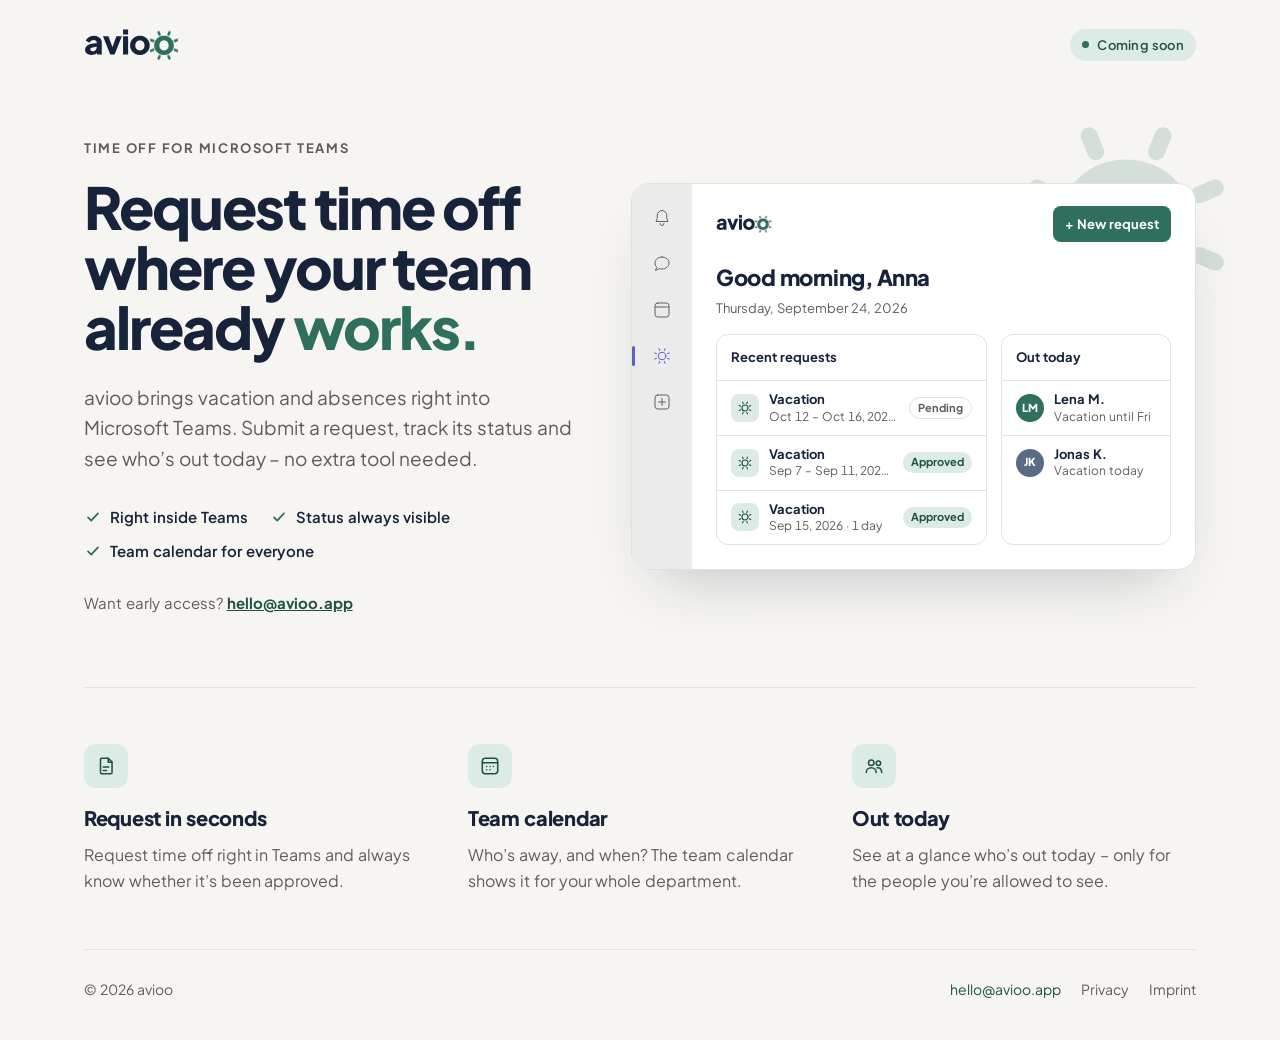
==== index.html @ 290e5525 "avioo coming-soon landing page" ====
<!DOCTYPE html>
<html lang="en">
<head>
  <meta charset="utf-8">
  <meta name="viewport" content="width=device-width, initial-scale=1">
  <title>avioo – Time off in Microsoft Teams</title>
  <meta name="description" content="Request time off where your team already works. avioo brings vacation and absences right into Microsoft Teams. Coming soon.">
  <link rel="canonical" href="https://avioo.app/">
  <meta name="color-scheme" content="light dark">
  <meta name="theme-color" media="(prefers-color-scheme: light)" content="#F6F5F1">
  <meta name="theme-color" media="(prefers-color-scheme: dark)" content="#0E1624">
  <meta property="og:type" content="website">
  <meta property="og:site_name" content="avioo">
  <meta property="og:url" content="https://avioo.app/">
  <meta property="og:title" content="avioo – Time off in Microsoft Teams">
  <meta property="og:description" content="Request time off where your team already works. Coming soon.">
  <meta property="og:image" content="https://avioo.app/og-image.png">
  <meta property="og:image:width" content="1200">
  <meta property="og:image:height" content="630">
  <meta name="twitter:card" content="summary_large_image">
  <link rel="icon" href="/favicon.svg" type="image/svg+xml">
  <link rel="icon" href="/favicon.ico" sizes="any">
  <link rel="apple-touch-icon" href="/apple-touch-icon.png">
  <link rel="preload" href="/assets/fonts/PlusJakartaSans.woff2" as="font" type="font/woff2" crossorigin>
  <link rel="stylesheet" href="/assets/styles.css">
</head>
<body>
<div class="wrap">
<header class="top"><a aria-label="avioo home" href="/"><svg class="logo" viewBox="0 -790 2797 1010" role="img" aria-label="avioo"><g transform="scale(1 -1)"><g fill="currentColor">
<path transform="translate(0 0)" d="M224 -12Q165 -12 122.0 7.0Q79 26 56.0 61.5Q33 97 33 146Q33 192 54.0 227.5Q75 263 118.5 287.0Q162 311 227 321L394 348V238L254 213Q222 207 205.0 192.5Q188 178 188 151Q188 126 207.0 112.0Q226 98 254 98Q291 98 319.0 114.0Q347 130 362.5 157.5Q378 185 378 218V360Q378 391 353.5 412.0Q329 433 287 433Q247 433 216.5 411.0Q186 389 172 353L52 410Q68 456 103.0 489.0Q138 522 187.0 540.0Q236 558 294 558Q363 558 416.0 533.0Q469 508 498.5 463.5Q528 419 528 360V0H388V88L422 94Q398 58 369.0 34.5Q340 11 304.0 -0.5Q268 -12 224 -12Z"></path>
<path transform="translate(553 0)" d="M226 0 11 546H173L322 133H260L409 546H571L356 0Z"></path>
<path transform="translate(1105 0)" d="M55 0V546H205V0ZM55 595V745H205V595Z"></path>
<path transform="translate(1335 0)" d="M326 -12Q245 -12 178.5 25.0Q112 62 72.5 126.5Q33 191 33 273Q33 356 72.5 420.0Q112 484 178.5 521.0Q245 558 326 558Q407 558 473.0 521.0Q539 484 578.5 420.0Q618 356 618 273Q618 191 578.5 126.5Q539 62 473.0 25.0Q407 -12 326 -12ZM326 123Q367 123 397.5 142.0Q428 161 445.5 195.0Q463 229 463 273Q463 317 445.5 350.5Q428 384 397.5 403.5Q367 423 326 423Q285 423 254.0 403.5Q223 384 205.5 350.5Q188 317 188 273Q188 229 205.5 195.0Q223 161 254.0 142.0Q285 123 326 123Z"></path></g><g fill="var(--sun)">
<path transform="translate(2051 0)" d="M326 -12Q245 -12 178.5 25.0Q112 62 72.5 126.5Q33 191 33 273Q33 356 72.5 420.0Q112 484 178.5 521.0Q245 558 326 558Q407 558 473.0 521.0Q539 484 578.5 420.0Q618 356 618 273Q618 191 578.5 126.5Q539 62 473.0 25.0Q407 -12 326 -12ZM326 123Q367 123 397.5 142.0Q428 161 445.5 195.0Q463 229 463 273Q463 317 445.5 350.5Q428 384 397.5 403.5Q367 423 326 423Q285 423 254.0 403.5Q223 384 205.5 350.5Q188 317 188 273Q188 229 205.5 195.0Q223 161 254.0 142.0Q285 123 326 123Z"></path></g>
<path class="rays" d="M2695.2 405.0L2764.5 433.7M2508.5 591.7L2537.2 661.0M2244.5 591.7L2215.8 661.0M2057.8 405.0L1988.5 433.7M2057.8 141.0L1988.5 112.3M2244.5 -45.7L2215.8 -115.0M2508.5 -45.7L2537.2 -115.0M2695.2 141.0L2764.5 112.3" stroke="var(--sun)" stroke-width="74" stroke-linecap="round" fill="none"></path></g></svg></a><span class="pill"><span class="dot"></span>Coming soon</span>
</header>
<main>
<section class="hero"><div>
<p class="eyebrow">Time off for Microsoft Teams</p>
<h1>Request time off where your team already <span class="sunword">works.</span></h1>
<p class="lead">avioo brings vacation and absences right into Microsoft Teams. Submit a request, track its status and see who’s out today – no extra tool needed.</p>
<ul class="facts">
<li><svg width="18" height="18" viewBox="0 0 20 20" aria-hidden="true"><g fill="none" stroke="currentColor" stroke-linecap="round" stroke-linejoin="round" stroke-width="2">
<path d="M4.5 10.5l3.5 3.5 7.5-8"></path></g></svg>Right inside Teams</li>
<li><svg width="18" height="18" viewBox="0 0 20 20" aria-hidden="true"><g fill="none" stroke="currentColor" stroke-linecap="round" stroke-linejoin="round" stroke-width="2">
<path d="M4.5 10.5l3.5 3.5 7.5-8"></path></g></svg>Status always visible</li>
<li><svg width="18" height="18" viewBox="0 0 20 20" aria-hidden="true"><g fill="none" stroke="currentColor" stroke-linecap="round" stroke-linejoin="round" stroke-width="2">
<path d="M4.5 10.5l3.5 3.5 7.5-8"></path></g></svg>Team calendar for everyone</li>
</ul>
<p class="contact">Want early access? <a href="mailto:hello@avioo.app">hello@avioo.app</a></p></div>
<div class="stage" role="img" aria-label="Preview of the avioo app in Microsoft Teams"><svg class="sunbig" viewBox="-240 -760 1130 1130" aria-hidden="true"><g transform="scale(1 -1)">
<path d="M326 -12Q245 -12 178.5 25.0Q112 62 72.5 126.5Q33 191 33 273Q33 356 72.5 420.0Q112 484 178.5 521.0Q245 558 326 558Q407 558 473.0 521.0Q539 484 578.5 420.0Q618 356 618 273Q618 191 578.5 126.5Q539 62 473.0 25.0Q407 -12 326 -12ZM326 123Q367 123 397.5 142.0Q428 161 445.5 195.0Q463 229 463 273Q463 317 445.5 350.5Q428 384 397.5 403.5Q367 423 326 423Q285 423 254.0 403.5Q223 384 205.5 350.5Q188 317 188 273Q188 229 205.5 195.0Q223 161 254.0 142.0Q285 123 326 123Z" fill="currentColor"></path>
<path d="M644.2 405.0L713.5 433.7M457.5 591.7L486.2 661.0M193.5 591.7L164.8 661.0M6.8 405.0L-62.5 433.7M6.8 141.0L-62.5 112.3M193.5 -45.7L164.8 -115.0M457.5 -45.7L486.2 -115.0M644.2 141.0L713.5 112.3" stroke="currentColor" stroke-width="74" stroke-linecap="round" fill="none"></path></g></svg><div class="window"><div class="rail" aria-hidden="true"><span><svg width="20" height="20" viewBox="0 0 20 20" aria-hidden="true"><g fill="none" stroke="currentColor" stroke-linecap="round" stroke-linejoin="round" stroke-width="1">
<path d="M10 2.5a4.75 4.75 0 0 0-4.75 4.75v3.1L4 13.5h12l-1.25-3.15V7.25A4.75 4.75 0 0 0 10 2.5z"></path>
<path d="M8 15.5a2 2 0 0 0 4 0"></path></g></svg></span><span><svg width="20" height="20" viewBox="0 0 20 20" aria-hidden="true"><g fill="none" stroke="currentColor" stroke-linecap="round" stroke-linejoin="round" stroke-width="1">
<path d="M10 3c3.9 0 7 2.7 7 6s-3.1 6-7 6c-.9 0-1.8-.15-2.6-.4L3.5 16.5l1.2-3.2A5.7 5.7 0 0 1 3 9c0-3.3 3.1-6 7-6z"></path></g></svg></span><span><svg width="20" height="20" viewBox="0 0 20 20" aria-hidden="true"><g fill="none" stroke="currentColor" stroke-linecap="round" stroke-linejoin="round" stroke-width="1"><rect x="3" y="3" width="14" height="14" rx="2.75"></rect>
<path d="M3 7h14"></path></g></svg></span><span class="on"><svg width="20" height="20" viewBox="0 0 20 20" aria-hidden="true"><g fill="none" stroke="currentColor" stroke-linecap="round" stroke-linejoin="round" stroke-width="1"><ellipse cx="10" cy="10" rx="3.8" ry="3.7"></ellipse>
<path d="M15.5 12.3L17.3 13.0M12.3 15.5L13.0 17.3M7.7 15.5L7.0 17.3M4.5 12.3L2.7 13.0M4.5 7.7L2.7 7.0M7.7 4.5L7.0 2.7M12.3 4.5L13.0 2.7M15.5 7.7L17.3 7.0"></path></g></svg></span><span><svg width="20" height="20" viewBox="0 0 20 20" aria-hidden="true"><g fill="none" stroke="currentColor" stroke-linecap="round" stroke-linejoin="round" stroke-width="1"><rect x="3" y="3" width="14" height="14" rx="2.75"></rect>
<path d="M10 6.5v7M6.5 10h7"></path></g></svg></span></div><div class="app"><div class="apphead"><svg class="logo" viewBox="0 -790 2797 1010" role="img" aria-label="avioo"><g transform="scale(1 -1)"><g fill="currentColor">
<path transform="translate(0 0)" d="M224 -12Q165 -12 122.0 7.0Q79 26 56.0 61.5Q33 97 33 146Q33 192 54.0 227.5Q75 263 118.5 287.0Q162 311 227 321L394 348V238L254 213Q222 207 205.0 192.5Q188 178 188 151Q188 126 207.0 112.0Q226 98 254 98Q291 98 319.0 114.0Q347 130 362.5 157.5Q378 185 378 218V360Q378 391 353.5 412.0Q329 433 287 433Q247 433 216.5 411.0Q186 389 172 353L52 410Q68 456 103.0 489.0Q138 522 187.0 540.0Q236 558 294 558Q363 558 416.0 533.0Q469 508 498.5 463.5Q528 419 528 360V0H388V88L422 94Q398 58 369.0 34.5Q340 11 304.0 -0.5Q268 -12 224 -12Z"></path>
<path transform="translate(553 0)" d="M226 0 11 546H173L322 133H260L409 546H571L356 0Z"></path>
<path transform="translate(1105 0)" d="M55 0V546H205V0ZM55 595V745H205V595Z"></path>
<path transform="translate(1335 0)" d="M326 -12Q245 -12 178.5 25.0Q112 62 72.5 126.5Q33 191 33 273Q33 356 72.5 420.0Q112 484 178.5 521.0Q245 558 326 558Q407 558 473.0 521.0Q539 484 578.5 420.0Q618 356 618 273Q618 191 578.5 126.5Q539 62 473.0 25.0Q407 -12 326 -12ZM326 123Q367 123 397.5 142.0Q428 161 445.5 195.0Q463 229 463 273Q463 317 445.5 350.5Q428 384 397.5 403.5Q367 423 326 423Q285 423 254.0 403.5Q223 384 205.5 350.5Q188 317 188 273Q188 229 205.5 195.0Q223 161 254.0 142.0Q285 123 326 123Z"></path></g><g fill="var(--sun)">
<path transform="translate(2051 0)" d="M326 -12Q245 -12 178.5 25.0Q112 62 72.5 126.5Q33 191 33 273Q33 356 72.5 420.0Q112 484 178.5 521.0Q245 558 326 558Q407 558 473.0 521.0Q539 484 578.5 420.0Q618 356 618 273Q618 191 578.5 126.5Q539 62 473.0 25.0Q407 -12 326 -12ZM326 123Q367 123 397.5 142.0Q428 161 445.5 195.0Q463 229 463 273Q463 317 445.5 350.5Q428 384 397.5 403.5Q367 423 326 423Q285 423 254.0 403.5Q223 384 205.5 350.5Q188 317 188 273Q188 229 205.5 195.0Q223 161 254.0 142.0Q285 123 326 123Z"></path></g>
<path class="rays" d="M2695.2 405.0L2764.5 433.7M2508.5 591.7L2537.2 661.0M2244.5 591.7L2215.8 661.0M2057.8 405.0L1988.5 433.7M2057.8 141.0L1988.5 112.3M2244.5 -45.7L2215.8 -115.0M2508.5 -45.7L2537.2 -115.0M2695.2 141.0L2764.5 112.3" stroke="var(--sun)" stroke-width="74" stroke-linecap="round" fill="none"></path></g></svg><span class="btn">+ New request</span></div>
<p class="hello">Good morning, Anna</p>
<p class="date">Thursday, September 24, 2026</p><div class="grid2">
<div class="card"><h3>Recent requests</h3>
<div class="row"><span class="ico"><svg width="16" height="16" viewBox="0 0 20 20" aria-hidden="true"><g fill="none" stroke="currentColor" stroke-linecap="round" stroke-linejoin="round" stroke-width="1.4"><ellipse cx="10" cy="10" rx="3.8" ry="3.7"></ellipse>
<path d="M15.5 12.3L17.3 13.0M12.3 15.5L13.0 17.3M7.7 15.5L7.0 17.3M4.5 12.3L2.7 13.0M4.5 7.7L2.7 7.0M7.7 4.5L7.0 2.7M12.3 4.5L13.0 2.7M15.5 7.7L17.3 7.0"></path></g></svg></span><span class="grow"><b>Vacation</b><small>Oct 12 – Oct 16, 2026 · 5 days</small></span><span class="wait">Pending</span></div>
<div class="row"><span class="ico"><svg width="16" height="16" viewBox="0 0 20 20" aria-hidden="true"><g fill="none" stroke="currentColor" stroke-linecap="round" stroke-linejoin="round" stroke-width="1.4"><ellipse cx="10" cy="10" rx="3.8" ry="3.7"></ellipse>
<path d="M15.5 12.3L17.3 13.0M12.3 15.5L13.0 17.3M7.7 15.5L7.0 17.3M4.5 12.3L2.7 13.0M4.5 7.7L2.7 7.0M7.7 4.5L7.0 2.7M12.3 4.5L13.0 2.7M15.5 7.7L17.3 7.0"></path></g></svg></span><span class="grow"><b>Vacation</b><small>Sep 7 – Sep 11, 2026 · 5 days</small></span><span class="ok">Approved</span></div>
<div class="row"><span class="ico"><svg width="16" height="16" viewBox="0 0 20 20" aria-hidden="true"><g fill="none" stroke="currentColor" stroke-linecap="round" stroke-linejoin="round" stroke-width="1.4"><ellipse cx="10" cy="10" rx="3.8" ry="3.7"></ellipse>
<path d="M15.5 12.3L17.3 13.0M12.3 15.5L13.0 17.3M7.7 15.5L7.0 17.3M4.5 12.3L2.7 13.0M4.5 7.7L2.7 7.0M7.7 4.5L7.0 2.7M12.3 4.5L13.0 2.7M15.5 7.7L17.3 7.0"></path></g></svg></span><span class="grow"><b>Vacation</b><small>Sep 15, 2026 · 1 day</small></span><span class="ok">Approved</span></div></div>
<div class="card"><h3>Out today</h3>
<div class="row"><span class="av" style="background:#2E6F5E">LM</span><span class="grow"><b>Lena M.</b><small>Vacation until Fri</small></span></div>
<div class="row"><span class="av" style="background:#5B6B85">JK</span><span class="grow"><b>Jonas K.</b><small>Vacation today</small></span></div></div></div></div></div></div>
</section>
<section class="features" aria-label="Features"><div><span class="fi"><svg width="22" height="22" viewBox="0 0 20 20" aria-hidden="true"><g fill="none" stroke="currentColor" stroke-linecap="round" stroke-linejoin="round" stroke-width="1.4">
<path d="M6 3h6l3.5 3.5V16a1 1 0 0 1-1 1h-8.5a1 1 0 0 1-1-1V4a1 1 0 0 1 1-1z"></path>
<path d="M12 3v3.5h3.5M7.5 11h5M7.5 14h3"></path></g></svg></span>
<h2>Request in seconds</h2>
<p>Request time off right in Teams and always know whether it’s been approved.</p></div><div><span class="fi"><svg width="22" height="22" viewBox="0 0 20 20" aria-hidden="true"><g fill="none" stroke="currentColor" stroke-linecap="round" stroke-linejoin="round" stroke-width="1.4"><rect x="3" y="3" width="14" height="14" rx="2.75"></rect>
<path d="M3 7h14M7 10.5h.01M10 10.5h.01M13 10.5h.01M7 13.5h.01M10 13.5h.01"></path></g></svg></span>
<h2>Team calendar</h2>
<p>Who’s away, and when? The team calendar shows it for your whole department.</p></div><div><span class="fi"><svg width="22" height="22" viewBox="0 0 20 20" aria-hidden="true"><g fill="none" stroke="currentColor" stroke-linecap="round" stroke-linejoin="round" stroke-width="1.4"><circle cx="7.5" cy="7" r="2.5"></circle>
<path d="M3 16c0-2.5 2-4.5 4.5-4.5S12 13.5 12 16"></path><circle cx="14" cy="7.5" r="2"></circle>
<path d="M13 11.6c2.3-.4 4 1.6 4 4.4"></path></g></svg></span>
<h2>Out today</h2>
<p>See at a glance who’s out today – only for the people you’re allowed to see.</p></div>
</section>
</main>
<footer class="foot"><span>© 2026 avioo</span>
<nav aria-label="Legal"><a href="mailto:hello@avioo.app">hello@avioo.app</a><a href="/privacy/">Privacy</a><a href="/imprint/">Imprint</a></nav>
</footer></div>
</body>
</html>
---- assets/styles.css ----
@font-face{font-family:"Plus Jakarta Sans";src:url("/assets/fonts/PlusJakartaSans.woff2") format("woff2");font-weight:200 800;font-display:swap}
:root{
  --bg:#F6F5F1; --surface:#FFFFFF; --ink:#16233A; --ink-2:#5F5D57; --line:#E3E1DB;
  --accent:#2E6F5E; --accent-ink:#1F5245; --accent-soft:#DCEBE5; --sun:#2E6F5E;
  --rail:#EBEBEB; --rail-ink:#616161; --rail-active:#5B5FC7; --shadow:0 30px 60px -30px rgba(22,35,58,.28);
  --font:"Plus Jakarta Sans", system-ui, -apple-system, "Segoe UI", sans-serif;
}
@media (prefers-color-scheme: dark){
  :root:not([data-theme="light"]){
    color-scheme:dark;
    --bg:#0E1624; --surface:#16233A; --ink:#EEF1F4; --ink-2:#A7B0BD; --line:#26344D;
    --accent:#6FC2A8; --accent-ink:#9FDCC8; --accent-soft:#1B3A36; --sun:#6FC2A8;
    --rail:#1F1F1F; --rail-ink:#ADADAD; --rail-active:#7F85F5; --shadow:0 30px 60px -30px rgba(0,0,0,.6);
  }
}
:root[data-theme="dark"]{
  color-scheme:dark;
  --bg:#0E1624; --surface:#16233A; --ink:#EEF1F4; --ink-2:#A7B0BD; --line:#26344D;
  --accent:#6FC2A8; --accent-ink:#9FDCC8; --accent-soft:#1B3A36; --sun:#6FC2A8;
  --rail:#1F1F1F; --rail-ink:#ADADAD; --rail-active:#7F85F5; --shadow:0 30px 60px -30px rgba(0,0,0,.6);
}
*{box-sizing:border-box}
html,body{background:var(--bg)}
body{margin:0;font-family:var(--font);word-spacing:.05em;color:var(--ink);font-size:17px;line-height:1.6;-webkit-font-smoothing:antialiased}
.wrap{max-width:1160px;margin:0 auto;padding-inline:24px}
a{color:var(--accent-ink)}
a:focus-visible{outline:2px solid var(--accent);outline-offset:3px;border-radius:4px}

/* header */
.top{display:flex;align-items:center;justify-content:space-between;gap:16px;padding-block:28px}
.logo{display:block;height:34px;width:auto;color:var(--ink)}
.pill{display:inline-flex;align-items:center;gap:8px;font-size:13px;font-weight:600;letter-spacing:.02em;
  padding:6px 12px;border-radius:999px;background:var(--accent-soft);color:var(--accent-ink);white-space:nowrap}
.pill .dot{width:7px;height:7px;border-radius:50%;background:var(--accent)}

/* hero */
.hero{display:grid;grid-template-columns:minmax(0,1fr) minmax(0,1.15fr);gap:56px;align-items:center;padding-block:48px 72px}
.eyebrow{font-size:13px;font-weight:700;letter-spacing:.12em;text-transform:uppercase;color:var(--ink-2);margin:0 0 18px}
h1{font-size:clamp(38px,4.6vw,58px);line-height:1.04;letter-spacing:-.035em;font-weight:800;margin:0 0 24px;text-wrap:balance}
h1 .sunword{color:var(--accent);white-space:nowrap}
.lead{font-size:19px;color:var(--ink-2);max-width:32em;margin:0 0 32px}
.facts{display:flex;flex-wrap:wrap;gap:10px 22px;padding:0;margin:0;list-style:none;font-size:15px;font-weight:600}
.facts li{display:flex;align-items:center;gap:8px}
.facts svg{flex:none;color:var(--accent)}

/* product preview */
.stage{position:relative}
.sunbig{position:absolute;right:-60px;top:-70px;width:260px;height:260px;color:var(--sun);opacity:.16;pointer-events:none}
.window{position:relative;display:flex;background:var(--surface);border:1px solid var(--line);border-radius:18px;overflow:hidden;box-shadow:var(--shadow)}
.rail{flex:none;width:60px;background:var(--rail);padding-block:14px;display:flex;flex-direction:column;align-items:center;gap:6px}
.rail span{position:relative;width:60px;height:40px;display:flex;align-items:center;justify-content:center;color:var(--rail-ink)}
.rail span.on{color:var(--rail-active)}
.rail span.on::before{content:"";position:absolute;left:0;top:10px;width:3px;height:20px;border-radius:2px;background:var(--rail-active)}
.app{flex:1;min-width:0;padding:22px 24px 24px}
.apphead{display:flex;align-items:center;justify-content:space-between;gap:12px;margin-bottom:18px}
.apphead .logo{height:20px}
.btn{font:inherit;font-size:13px;font-weight:700;color:#fff;background:#2E6F5E;border:0;border-radius:8px;padding:8px 12px;white-space:nowrap}
.hello{font-size:22px;font-weight:800;letter-spacing:-.02em;margin:0}
.date{font-size:13px;color:var(--ink-2);margin:2px 0 16px}
.grid2{display:grid;grid-template-columns:minmax(0,1.6fr) minmax(0,1fr);gap:14px}
.card{border:1px solid var(--line);border-radius:12px;background:var(--surface)}
.card h3{font-size:13px;font-weight:700;margin:0;padding:12px 14px;border-bottom:1px solid var(--line)}
.row{display:flex;align-items:center;gap:10px;padding:10px 14px;font-size:13px;line-height:1.35}
.row + .row{border-top:1px solid var(--line)}
.row b{display:block;font-weight:700}
.row small{display:block;color:var(--ink-2);font-size:12px;font-variant-numeric:tabular-nums;white-space:nowrap;overflow:hidden;text-overflow:ellipsis}
.row .grow{flex:1;min-width:0}
.ok{font-size:11px;font-weight:700;padding:3px 8px;border-radius:999px;background:var(--accent-soft);color:var(--accent-ink)}
.wait{font-size:11px;font-weight:700;padding:3px 8px;border-radius:999px;background:transparent;color:var(--ink-2);border:1px solid var(--line)}
.ico{flex:none;width:28px;height:28px;border-radius:8px;background:var(--accent-soft);color:var(--accent-ink);display:flex;align-items:center;justify-content:center}
.av{flex:none;width:28px;height:28px;border-radius:50%;display:flex;align-items:center;justify-content:center;font-size:11px;font-weight:800;color:#fff}

/* features */
.features{display:grid;grid-template-columns:repeat(3,minmax(0,1fr));gap:40px;padding-block:56px;border-top:1px solid var(--line)}
.features h2{font-size:20px;letter-spacing:-.015em;margin:14px 0 8px;font-weight:800}
.features p{margin:0;color:var(--ink-2);font-size:16px}
.fi{width:44px;height:44px;border-radius:12px;background:var(--accent-soft);color:var(--accent-ink);display:flex;align-items:center;justify-content:center}

/* footer */
.foot{display:flex;flex-wrap:wrap;justify-content:space-between;gap:12px;padding-block:28px 40px;border-top:1px solid var(--line);font-size:14px;color:var(--ink-2)}
.foot nav{display:flex;gap:20px}
.foot a{color:var(--ink-2);text-decoration:none}
.foot a:hover{color:var(--ink);text-decoration:underline}

/* motion: sun turns in once */
@media (prefers-reduced-motion: no-preference){
  .rays{transform-box:fill-box;transform-origin:center;animation:turn 1.6s cubic-bezier(.2,.7,.2,1) both}
  @keyframes turn{from{transform:rotate(-45deg)}to{transform:rotate(0)}}
}

@media (max-width:920px){
  .hero{grid-template-columns:minmax(0,1fr);gap:48px;padding-block:24px 56px}
  .sunbig{right:-20px;top:-60px;width:180px;height:180px}
}
@media (max-width:640px){
  body{font-size:16px}
  .wrap{padding-inline:16px}
  .top{padding-block:20px}
  .logo{height:28px}
  .features{grid-template-columns:minmax(0,1fr);gap:32px;padding-block:40px}
  .grid2{grid-template-columns:minmax(0,1fr)}
  .rail{display:none}
  .app{padding:18px 16px 18px}
  .lead{font-size:17px}
}

.contact{margin:28px 0 0;font-size:15px;color:var(--ink-2)}
.contact a{font-weight:700}
.legal{max-width:680px;padding-block:24px 64px}
.legal h1{font-size:40px;margin:0 0 20px}
.legal h2{font-size:20px;margin:32px 0 8px}
.legal p{margin:0 0 12px}
.foot nav a[href^="mailto"]{color:var(--accent-ink)}
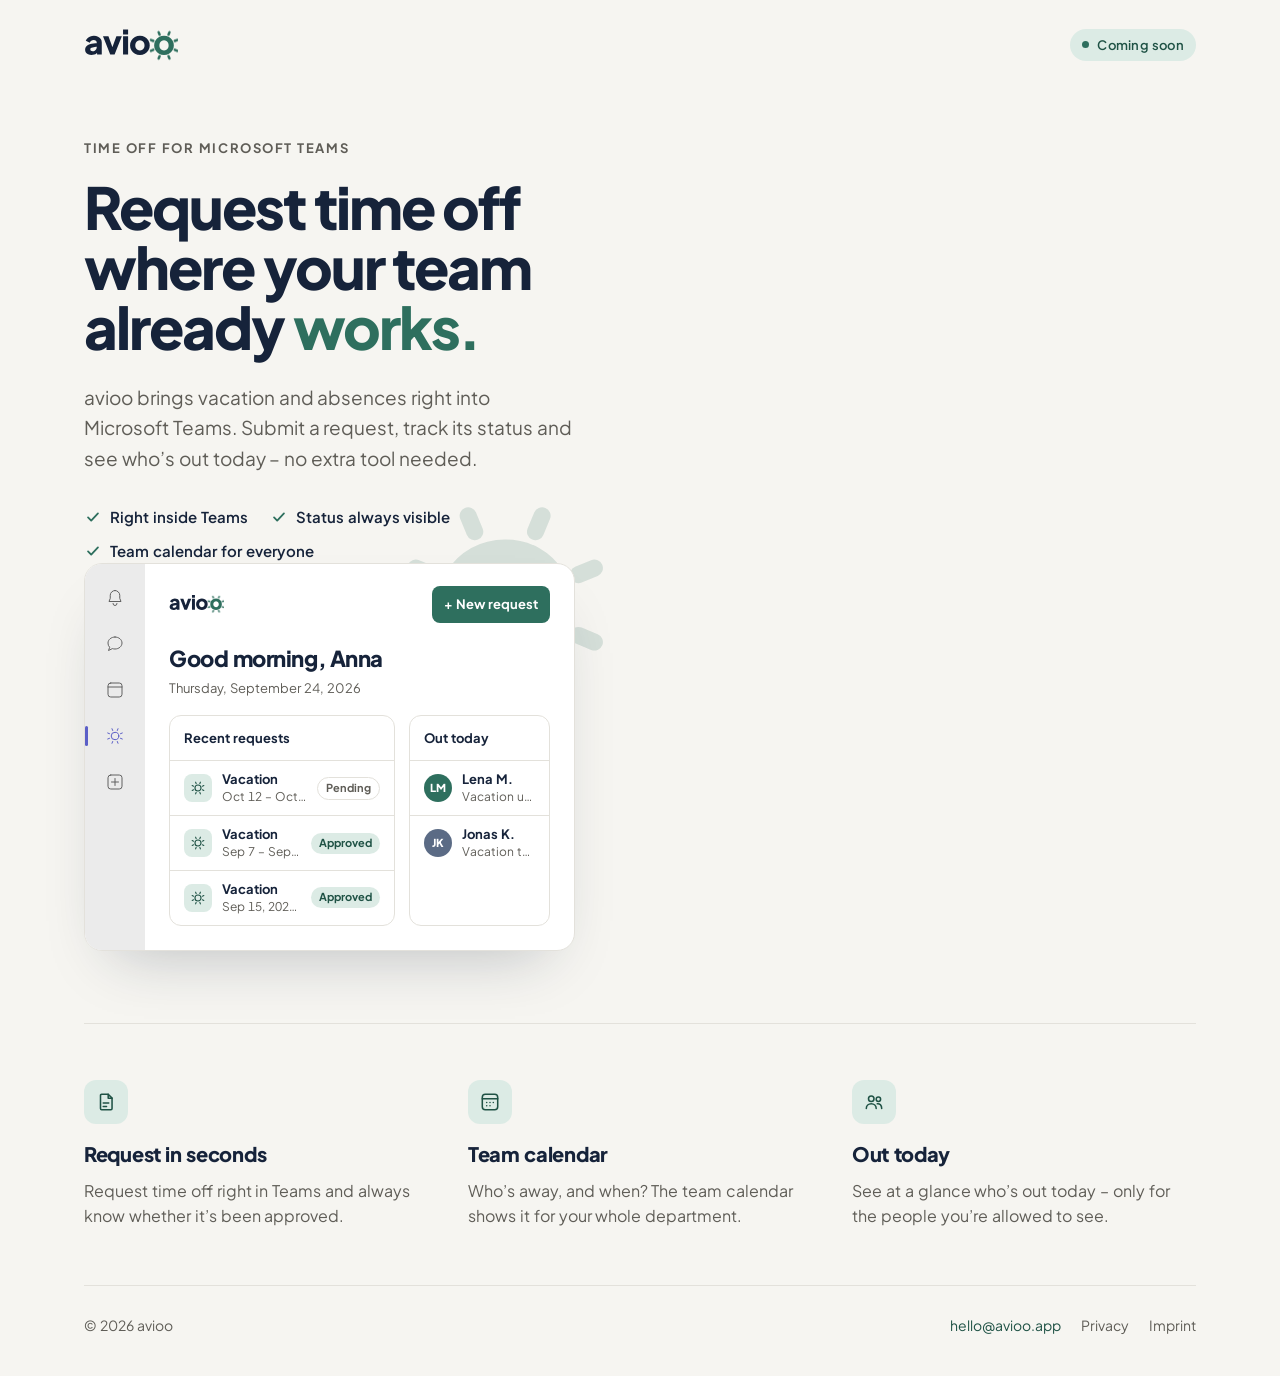
==== commit 177d054b: "Remove contact email section from index.html Removed contact email paragraph from the HTML." ====
--- a/index.html
+++ b/index.html
@@ -47,7 +47,6 @@
 <li><svg width="18" height="18" viewBox="0 0 20 20" aria-hidden="true"><g fill="none" stroke="currentColor" stroke-linecap="round" stroke-linejoin="round" stroke-width="2">
 <path d="M4.5 10.5l3.5 3.5 7.5-8"></path></g></svg>Team calendar for everyone</li>
 </ul>
-<p class="contact">Want early access? <a href="mailto:hello@avioo.app">hello@avioo.app</a></p></div>
 <div class="stage" role="img" aria-label="Preview of the avioo app in Microsoft Teams"><svg class="sunbig" viewBox="-240 -760 1130 1130" aria-hidden="true"><g transform="scale(1 -1)">
 <path d="M326 -12Q245 -12 178.5 25.0Q112 62 72.5 126.5Q33 191 33 273Q33 356 72.5 420.0Q112 484 178.5 521.0Q245 558 326 558Q407 558 473.0 521.0Q539 484 578.5 420.0Q618 356 618 273Q618 191 578.5 126.5Q539 62 473.0 25.0Q407 -12 326 -12ZM326 123Q367 123 397.5 142.0Q428 161 445.5 195.0Q463 229 463 273Q463 317 445.5 350.5Q428 384 397.5 403.5Q367 423 326 423Q285 423 254.0 403.5Q223 384 205.5 350.5Q188 317 188 273Q188 229 205.5 195.0Q223 161 254.0 142.0Q285 123 326 123Z" fill="currentColor"></path>
 <path d="M644.2 405.0L713.5 433.7M457.5 591.7L486.2 661.0M193.5 591.7L164.8 661.0M6.8 405.0L-62.5 433.7M6.8 141.0L-62.5 112.3M193.5 -45.7L164.8 -115.0M457.5 -45.7L486.2 -115.0M644.2 141.0L713.5 112.3" stroke="currentColor" stroke-width="74" stroke-linecap="round" fill="none"></path></g></svg><div class="window"><div class="rail" aria-hidden="true"><span><svg width="20" height="20" viewBox="0 0 20 20" aria-hidden="true"><g fill="none" stroke="currentColor" stroke-linecap="round" stroke-linejoin="round" stroke-width="1">
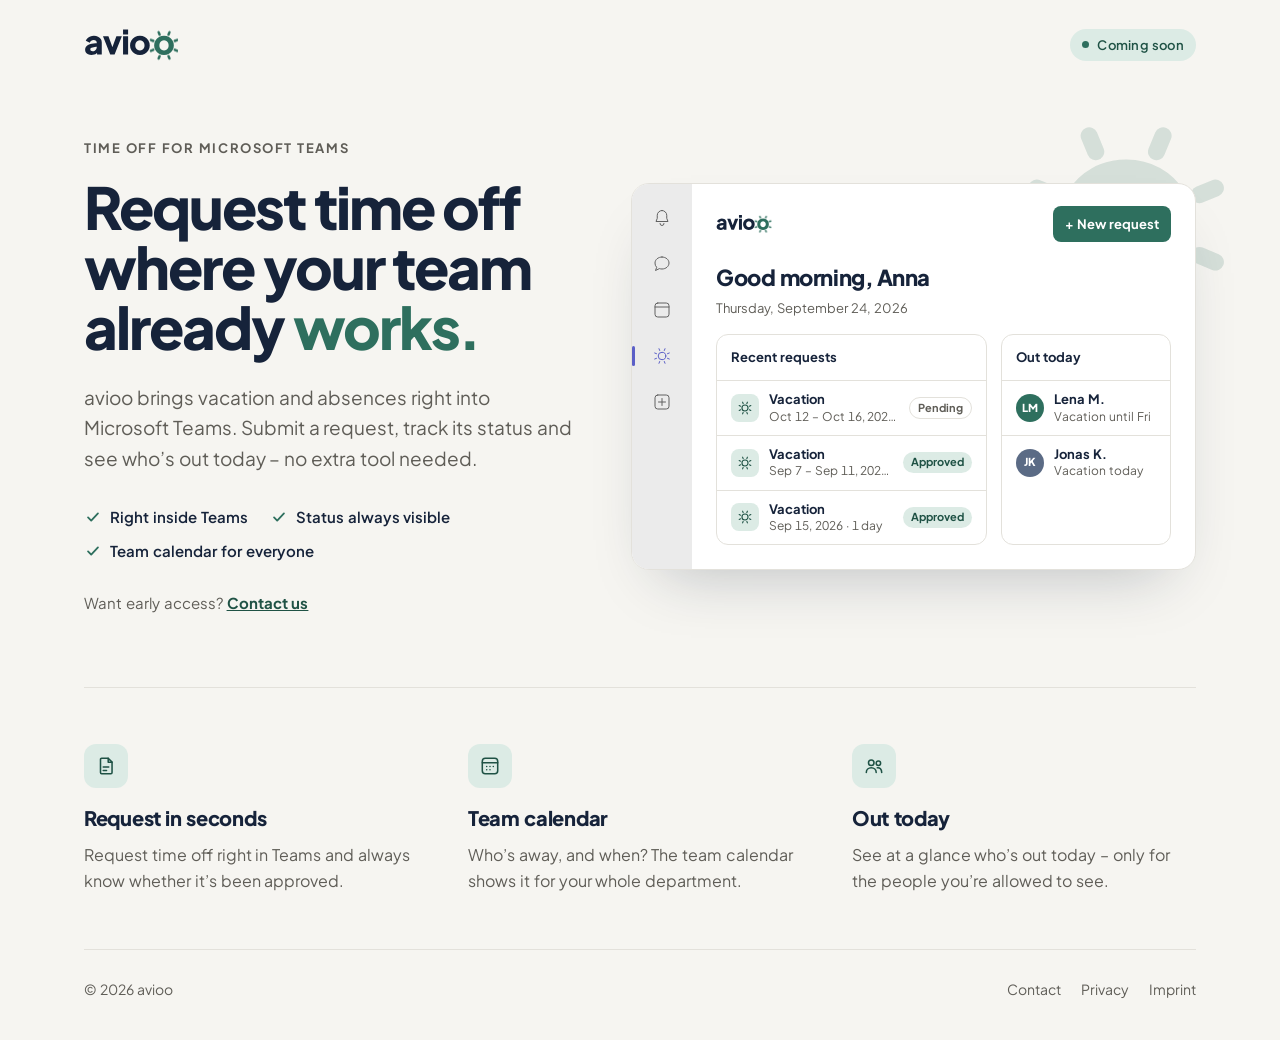
==== commit c849e0a2: "Update print statement from 'Hello' to 'Goodbye'" ====
--- a/index.html
+++ b/index.html
@@ -4,93 +4,570 @@
   <meta charset="utf-8">
   <meta name="viewport" content="width=device-width, initial-scale=1">
   <title>avioo – Time off in Microsoft Teams</title>
-  <meta name="description" content="Request time off where your team already works. avioo brings vacation and absences right into Microsoft Teams. Coming soon.">
+  <meta
+    name="description"
+    content="Request time off where your team already works. avioo brings vacation and absences right into Microsoft Teams. Coming soon."
+  >
   <link rel="canonical" href="https://avioo.app/">
   <meta name="color-scheme" content="light dark">
-  <meta name="theme-color" media="(prefers-color-scheme: light)" content="#F6F5F1">
-  <meta name="theme-color" media="(prefers-color-scheme: dark)" content="#0E1624">
+  <meta
+    name="theme-color"
+    media="(prefers-color-scheme: light)"
+    content="#F6F5F1"
+  >
+  <meta
+    name="theme-color"
+    media="(prefers-color-scheme: dark)"
+    content="#0E1624"
+  >
   <meta property="og:type" content="website">
   <meta property="og:site_name" content="avioo">
   <meta property="og:url" content="https://avioo.app/">
   <meta property="og:title" content="avioo – Time off in Microsoft Teams">
-  <meta property="og:description" content="Request time off where your team already works. Coming soon.">
+  <meta
+    property="og:description"
+    content="Request time off where your team already works. Coming soon."
+  >
   <meta property="og:image" content="https://avioo.app/og-image.png">
   <meta property="og:image:width" content="1200">
   <meta property="og:image:height" content="630">
+
   <meta name="twitter:card" content="summary_large_image">
+
   <link rel="icon" href="/favicon.svg" type="image/svg+xml">
   <link rel="icon" href="/favicon.ico" sizes="any">
   <link rel="apple-touch-icon" href="/apple-touch-icon.png">
-  <link rel="preload" href="/assets/fonts/PlusJakartaSans.woff2" as="font" type="font/woff2" crossorigin>
+  <link
+    rel="preload"
+    href="/assets/fonts/PlusJakartaSans.woff2"
+    as="font"
+    type="font/woff2"
+    crossorigin
+  >
   <link rel="stylesheet" href="/assets/styles.css">
 </head>
 <body>
 <div class="wrap">
-<header class="top"><a aria-label="avioo home" href="/"><svg class="logo" viewBox="0 -790 2797 1010" role="img" aria-label="avioo"><g transform="scale(1 -1)"><g fill="currentColor">
-<path transform="translate(0 0)" d="M224 -12Q165 -12 122.0 7.0Q79 26 56.0 61.5Q33 97 33 146Q33 192 54.0 227.5Q75 263 118.5 287.0Q162 311 227 321L394 348V238L254 213Q222 207 205.0 192.5Q188 178 188 151Q188 126 207.0 112.0Q226 98 254 98Q291 98 319.0 114.0Q347 130 362.5 157.5Q378 185 378 218V360Q378 391 353.5 412.0Q329 433 287 433Q247 433 216.5 411.0Q186 389 172 353L52 410Q68 456 103.0 489.0Q138 522 187.0 540.0Q236 558 294 558Q363 558 416.0 533.0Q469 508 498.5 463.5Q528 419 528 360V0H388V88L422 94Q398 58 369.0 34.5Q340 11 304.0 -0.5Q268 -12 224 -12Z"></path>
-<path transform="translate(553 0)" d="M226 0 11 546H173L322 133H260L409 546H571L356 0Z"></path>
-<path transform="translate(1105 0)" d="M55 0V546H205V0ZM55 595V745H205V595Z"></path>
-<path transform="translate(1335 0)" d="M326 -12Q245 -12 178.5 25.0Q112 62 72.5 126.5Q33 191 33 273Q33 356 72.5 420.0Q112 484 178.5 521.0Q245 558 326 558Q407 558 473.0 521.0Q539 484 578.5 420.0Q618 356 618 273Q618 191 578.5 126.5Q539 62 473.0 25.0Q407 -12 326 -12ZM326 123Q367 123 397.5 142.0Q428 161 445.5 195.0Q463 229 463 273Q463 317 445.5 350.5Q428 384 397.5 403.5Q367 423 326 423Q285 423 254.0 403.5Q223 384 205.5 350.5Q188 317 188 273Q188 229 205.5 195.0Q223 161 254.0 142.0Q285 123 326 123Z"></path></g><g fill="var(--sun)">
-<path transform="translate(2051 0)" d="M326 -12Q245 -12 178.5 25.0Q112 62 72.5 126.5Q33 191 33 273Q33 356 72.5 420.0Q112 484 178.5 521.0Q245 558 326 558Q407 558 473.0 521.0Q539 484 578.5 420.0Q618 356 618 273Q618 191 578.5 126.5Q539 62 473.0 25.0Q407 -12 326 -12ZM326 123Q367 123 397.5 142.0Q428 161 445.5 195.0Q463 229 463 273Q463 317 445.5 350.5Q428 384 397.5 403.5Q367 423 326 423Q285 423 254.0 403.5Q223 384 205.5 350.5Q188 317 188 273Q188 229 205.5 195.0Q223 161 254.0 142.0Q285 123 326 123Z"></path></g>
-<path class="rays" d="M2695.2 405.0L2764.5 433.7M2508.5 591.7L2537.2 661.0M2244.5 591.7L2215.8 661.0M2057.8 405.0L1988.5 433.7M2057.8 141.0L1988.5 112.3M2244.5 -45.7L2215.8 -115.0M2508.5 -45.7L2537.2 -115.0M2695.2 141.0L2764.5 112.3" stroke="var(--sun)" stroke-width="74" stroke-linecap="round" fill="none"></path></g></svg></a><span class="pill"><span class="dot"></span>Coming soon</span>
-</header>
-<main>
-<section class="hero"><div>
-<p class="eyebrow">Time off for Microsoft Teams</p>
-<h1>Request time off where your team already <span class="sunword">works.</span></h1>
-<p class="lead">avioo brings vacation and absences right into Microsoft Teams. Submit a request, track its status and see who’s out today – no extra tool needed.</p>
-<ul class="facts">
-<li><svg width="18" height="18" viewBox="0 0 20 20" aria-hidden="true"><g fill="none" stroke="currentColor" stroke-linecap="round" stroke-linejoin="round" stroke-width="2">
-<path d="M4.5 10.5l3.5 3.5 7.5-8"></path></g></svg>Right inside Teams</li>
-<li><svg width="18" height="18" viewBox="0 0 20 20" aria-hidden="true"><g fill="none" stroke="currentColor" stroke-linecap="round" stroke-linejoin="round" stroke-width="2">
-<path d="M4.5 10.5l3.5 3.5 7.5-8"></path></g></svg>Status always visible</li>
-<li><svg width="18" height="18" viewBox="0 0 20 20" aria-hidden="true"><g fill="none" stroke="currentColor" stroke-linecap="round" stroke-linejoin="round" stroke-width="2">
-<path d="M4.5 10.5l3.5 3.5 7.5-8"></path></g></svg>Team calendar for everyone</li>
-</ul>
-<div class="stage" role="img" aria-label="Preview of the avioo app in Microsoft Teams"><svg class="sunbig" viewBox="-240 -760 1130 1130" aria-hidden="true"><g transform="scale(1 -1)">
-<path d="M326 -12Q245 -12 178.5 25.0Q112 62 72.5 126.5Q33 191 33 273Q33 356 72.5 420.0Q112 484 178.5 521.0Q245 558 326 558Q407 558 473.0 521.0Q539 484 578.5 420.0Q618 356 618 273Q618 191 578.5 126.5Q539 62 473.0 25.0Q407 -12 326 -12ZM326 123Q367 123 397.5 142.0Q428 161 445.5 195.0Q463 229 463 273Q463 317 445.5 350.5Q428 384 397.5 403.5Q367 423 326 423Q285 423 254.0 403.5Q223 384 205.5 350.5Q188 317 188 273Q188 229 205.5 195.0Q223 161 254.0 142.0Q285 123 326 123Z" fill="currentColor"></path>
-<path d="M644.2 405.0L713.5 433.7M457.5 591.7L486.2 661.0M193.5 591.7L164.8 661.0M6.8 405.0L-62.5 433.7M6.8 141.0L-62.5 112.3M193.5 -45.7L164.8 -115.0M457.5 -45.7L486.2 -115.0M644.2 141.0L713.5 112.3" stroke="currentColor" stroke-width="74" stroke-linecap="round" fill="none"></path></g></svg><div class="window"><div class="rail" aria-hidden="true"><span><svg width="20" height="20" viewBox="0 0 20 20" aria-hidden="true"><g fill="none" stroke="currentColor" stroke-linecap="round" stroke-linejoin="round" stroke-width="1">
-<path d="M10 2.5a4.75 4.75 0 0 0-4.75 4.75v3.1L4 13.5h12l-1.25-3.15V7.25A4.75 4.75 0 0 0 10 2.5z"></path>
-<path d="M8 15.5a2 2 0 0 0 4 0"></path></g></svg></span><span><svg width="20" height="20" viewBox="0 0 20 20" aria-hidden="true"><g fill="none" stroke="currentColor" stroke-linecap="round" stroke-linejoin="round" stroke-width="1">
-<path d="M10 3c3.9 0 7 2.7 7 6s-3.1 6-7 6c-.9 0-1.8-.15-2.6-.4L3.5 16.5l1.2-3.2A5.7 5.7 0 0 1 3 9c0-3.3 3.1-6 7-6z"></path></g></svg></span><span><svg width="20" height="20" viewBox="0 0 20 20" aria-hidden="true"><g fill="none" stroke="currentColor" stroke-linecap="round" stroke-linejoin="round" stroke-width="1"><rect x="3" y="3" width="14" height="14" rx="2.75"></rect>
-<path d="M3 7h14"></path></g></svg></span><span class="on"><svg width="20" height="20" viewBox="0 0 20 20" aria-hidden="true"><g fill="none" stroke="currentColor" stroke-linecap="round" stroke-linejoin="round" stroke-width="1"><ellipse cx="10" cy="10" rx="3.8" ry="3.7"></ellipse>
-<path d="M15.5 12.3L17.3 13.0M12.3 15.5L13.0 17.3M7.7 15.5L7.0 17.3M4.5 12.3L2.7 13.0M4.5 7.7L2.7 7.0M7.7 4.5L7.0 2.7M12.3 4.5L13.0 2.7M15.5 7.7L17.3 7.0"></path></g></svg></span><span><svg width="20" height="20" viewBox="0 0 20 20" aria-hidden="true"><g fill="none" stroke="currentColor" stroke-linecap="round" stroke-linejoin="round" stroke-width="1"><rect x="3" y="3" width="14" height="14" rx="2.75"></rect>
-<path d="M10 6.5v7M6.5 10h7"></path></g></svg></span></div><div class="app"><div class="apphead"><svg class="logo" viewBox="0 -790 2797 1010" role="img" aria-label="avioo"><g transform="scale(1 -1)"><g fill="currentColor">
-<path transform="translate(0 0)" d="M224 -12Q165 -12 122.0 7.0Q79 26 56.0 61.5Q33 97 33 146Q33 192 54.0 227.5Q75 263 118.5 287.0Q162 311 227 321L394 348V238L254 213Q222 207 205.0 192.5Q188 178 188 151Q188 126 207.0 112.0Q226 98 254 98Q291 98 319.0 114.0Q347 130 362.5 157.5Q378 185 378 218V360Q378 391 353.5 412.0Q329 433 287 433Q247 433 216.5 411.0Q186 389 172 353L52 410Q68 456 103.0 489.0Q138 522 187.0 540.0Q236 558 294 558Q363 558 416.0 533.0Q469 508 498.5 463.5Q528 419 528 360V0H388V88L422 94Q398 58 369.0 34.5Q340 11 304.0 -0.5Q268 -12 224 -12Z"></path>
-<path transform="translate(553 0)" d="M226 0 11 546H173L322 133H260L409 546H571L356 0Z"></path>
-<path transform="translate(1105 0)" d="M55 0V546H205V0ZM55 595V745H205V595Z"></path>
-<path transform="translate(1335 0)" d="M326 -12Q245 -12 178.5 25.0Q112 62 72.5 126.5Q33 191 33 273Q33 356 72.5 420.0Q112 484 178.5 521.0Q245 558 326 558Q407 558 473.0 521.0Q539 484 578.5 420.0Q618 356 618 273Q618 191 578.5 126.5Q539 62 473.0 25.0Q407 -12 326 -12ZM326 123Q367 123 397.5 142.0Q428 161 445.5 195.0Q463 229 463 273Q463 317 445.5 350.5Q428 384 397.5 403.5Q367 423 326 423Q285 423 254.0 403.5Q223 384 205.5 350.5Q188 317 188 273Q188 229 205.5 195.0Q223 161 254.0 142.0Q285 123 326 123Z"></path></g><g fill="var(--sun)">
-<path transform="translate(2051 0)" d="M326 -12Q245 -12 178.5 25.0Q112 62 72.5 126.5Q33 191 33 273Q33 356 72.5 420.0Q112 484 178.5 521.0Q245 558 326 558Q407 558 473.0 521.0Q539 484 578.5 420.0Q618 356 618 273Q618 191 578.5 126.5Q539 62 473.0 25.0Q407 -12 326 -12ZM326 123Q367 123 397.5 142.0Q428 161 445.5 195.0Q463 229 463 273Q463 317 445.5 350.5Q428 384 397.5 403.5Q367 423 326 423Q285 423 254.0 403.5Q223 384 205.5 350.5Q188 317 188 273Q188 229 205.5 195.0Q223 161 254.0 142.0Q285 123 326 123Z"></path></g>
-<path class="rays" d="M2695.2 405.0L2764.5 433.7M2508.5 591.7L2537.2 661.0M2244.5 591.7L2215.8 661.0M2057.8 405.0L1988.5 433.7M2057.8 141.0L1988.5 112.3M2244.5 -45.7L2215.8 -115.0M2508.5 -45.7L2537.2 -115.0M2695.2 141.0L2764.5 112.3" stroke="var(--sun)" stroke-width="74" stroke-linecap="round" fill="none"></path></g></svg><span class="btn">+ New request</span></div>
-<p class="hello">Good morning, Anna</p>
-<p class="date">Thursday, September 24, 2026</p><div class="grid2">
-<div class="card"><h3>Recent requests</h3>
-<div class="row"><span class="ico"><svg width="16" height="16" viewBox="0 0 20 20" aria-hidden="true"><g fill="none" stroke="currentColor" stroke-linecap="round" stroke-linejoin="round" stroke-width="1.4"><ellipse cx="10" cy="10" rx="3.8" ry="3.7"></ellipse>
-<path d="M15.5 12.3L17.3 13.0M12.3 15.5L13.0 17.3M7.7 15.5L7.0 17.3M4.5 12.3L2.7 13.0M4.5 7.7L2.7 7.0M7.7 4.5L7.0 2.7M12.3 4.5L13.0 2.7M15.5 7.7L17.3 7.0"></path></g></svg></span><span class="grow"><b>Vacation</b><small>Oct 12 – Oct 16, 2026 · 5 days</small></span><span class="wait">Pending</span></div>
-<div class="row"><span class="ico"><svg width="16" height="16" viewBox="0 0 20 20" aria-hidden="true"><g fill="none" stroke="currentColor" stroke-linecap="round" stroke-linejoin="round" stroke-width="1.4"><ellipse cx="10" cy="10" rx="3.8" ry="3.7"></ellipse>
-<path d="M15.5 12.3L17.3 13.0M12.3 15.5L13.0 17.3M7.7 15.5L7.0 17.3M4.5 12.3L2.7 13.0M4.5 7.7L2.7 7.0M7.7 4.5L7.0 2.7M12.3 4.5L13.0 2.7M15.5 7.7L17.3 7.0"></path></g></svg></span><span class="grow"><b>Vacation</b><small>Sep 7 – Sep 11, 2026 · 5 days</small></span><span class="ok">Approved</span></div>
-<div class="row"><span class="ico"><svg width="16" height="16" viewBox="0 0 20 20" aria-hidden="true"><g fill="none" stroke="currentColor" stroke-linecap="round" stroke-linejoin="round" stroke-width="1.4"><ellipse cx="10" cy="10" rx="3.8" ry="3.7"></ellipse>
-<path d="M15.5 12.3L17.3 13.0M12.3 15.5L13.0 17.3M7.7 15.5L7.0 17.3M4.5 12.3L2.7 13.0M4.5 7.7L2.7 7.0M7.7 4.5L7.0 2.7M12.3 4.5L13.0 2.7M15.5 7.7L17.3 7.0"></path></g></svg></span><span class="grow"><b>Vacation</b><small>Sep 15, 2026 · 1 day</small></span><span class="ok">Approved</span></div></div>
-<div class="card"><h3>Out today</h3>
-<div class="row"><span class="av" style="background:#2E6F5E">LM</span><span class="grow"><b>Lena M.</b><small>Vacation until Fri</small></span></div>
-<div class="row"><span class="av" style="background:#5B6B85">JK</span><span class="grow"><b>Jonas K.</b><small>Vacation today</small></span></div></div></div></div></div></div>
-</section>
-<section class="features" aria-label="Features"><div><span class="fi"><svg width="22" height="22" viewBox="0 0 20 20" aria-hidden="true"><g fill="none" stroke="currentColor" stroke-linecap="round" stroke-linejoin="round" stroke-width="1.4">
-<path d="M6 3h6l3.5 3.5V16a1 1 0 0 1-1 1h-8.5a1 1 0 0 1-1-1V4a1 1 0 0 1 1-1z"></path>
-<path d="M12 3v3.5h3.5M7.5 11h5M7.5 14h3"></path></g></svg></span>
-<h2>Request in seconds</h2>
-<p>Request time off right in Teams and always know whether it’s been approved.</p></div><div><span class="fi"><svg width="22" height="22" viewBox="0 0 20 20" aria-hidden="true"><g fill="none" stroke="currentColor" stroke-linecap="round" stroke-linejoin="round" stroke-width="1.4"><rect x="3" y="3" width="14" height="14" rx="2.75"></rect>
-<path d="M3 7h14M7 10.5h.01M10 10.5h.01M13 10.5h.01M7 13.5h.01M10 13.5h.01"></path></g></svg></span>
-<h2>Team calendar</h2>
-<p>Who’s away, and when? The team calendar shows it for your whole department.</p></div><div><span class="fi"><svg width="22" height="22" viewBox="0 0 20 20" aria-hidden="true"><g fill="none" stroke="currentColor" stroke-linecap="round" stroke-linejoin="round" stroke-width="1.4"><circle cx="7.5" cy="7" r="2.5"></circle>
-<path d="M3 16c0-2.5 2-4.5 4.5-4.5S12 13.5 12 16"></path><circle cx="14" cy="7.5" r="2"></circle>
-<path d="M13 11.6c2.3-.4 4 1.6 4 4.4"></path></g></svg></span>
-<h2>Out today</h2>
-<p>See at a glance who’s out today – only for the people you’re allowed to see.</p></div>
-</section>
-</main>
-<footer class="foot"><span>© 2026 avioo</span>
-<nav aria-label="Legal"><a href="mailto:hello@avioo.app">hello@avioo.app</a><a href="/privacy/">Privacy</a><a href="/imprint/">Imprint</a></nav>
-</footer></div>
+  <header class="top">
+    <a aria-label="avioo home" href="/">
+      <svg
+        class="logo"
+        viewBox="0 -790 2797 1010"
+        role="img"
+        aria-label="avioo"
+      >
+        <g transform="scale(1 -1)">
+          <g fill="currentColor">
+            <path
+              transform="translate(0 0)"
+              d="M224 -12Q165 -12 122.0 7.0Q79 26 56.0 61.5Q33 97 33 146Q33 192 54.0 227.5Q75 263 118.5 287.0Q162 311 227 321L394 348V238L254 213Q222 207 205.0 192.5Q188 178 188 151Q188 126 207.0 112.0Q226 98 254 98Q291 98 319.0 114.0Q347 130 362.5 157.5Q378 185 378 218V360Q378 391 353.5 412.0Q329 433 287 433Q247 433 216.5 411.0Q186 389 172 353L52 410Q68 456 103.0 489.0Q138 522 187.0 540.0Q236 558 294 558Q363 558 416.0 533.0Q469 508 498.5 463.5Q528 419 528 360V0H388V88L422 94Q398 58 369.0 34.5Q340 11 304.0 -0.5Q268 -12 224 -12Z"
+            ></path>
+            <path
+              transform="translate(553 0)"
+              d="M226 0 11 546H173L322 133H260L409 546H571L356 0Z"
+            ></path>
+            <path
+              transform="translate(1105 0)"
+              d="M55 0V546H205V0ZM55 595V745H205V595Z"
+            ></path>
+            <path
+              transform="translate(1335 0)"
+              d="M326 -12Q245 -12 178.5 25.0Q112 62 72.5 126.5Q33 191 33 273Q33 356 72.5 420.0Q112 484 178.5 521.0Q245 558 326 558Q407 558 473.0 521.0Q539 484 578.5 420.0Q618 356 618 273Q618 191 578.5 126.5Q539 62 473.0 25.0Q407 -12 326 -12ZM326 123Q367 123 397.5 142.0Q428 161 445.5 195.0Q463 229 463 273Q463 317 445.5 350.5Q428 384 397.5 403.5Q367 423 326 423Q285 423 254.0 403.5Q223 384 205.5 350.5Q188 317 188 273Q188 229 205.5 195.0Q223 161 254.0 142.0Q285 123 326 123Z"
+            ></path>
+          </g>
+          <g fill="var(--sun)">
+            <path
+              transform="translate(2051 0)"
+              d="M326 -12Q245 -12 178.5 25.0Q112 62 72.5 126.5Q33 191 33 273Q33 356 72.5 420.0Q112 484 178.5 521.0Q245 558 326 558Q407 558 473.0 521.0Q539 484 578.5 420.0Q618 356 618 273Q618 191 578.5 126.5Q539 62 473.0 25.0Q407 -12 326 -12ZM326 123Q367 123 397.5 142.0Q428 161 445.5 195.0Q463 229 463 273Q463 317 445.5 350.5Q428 384 397.5 403.5Q367 423 326 423Q285 423 254.0 403.5Q223 384 205.5 350.5Q188 317 188 273Q188 229 205.5 195.0Q223 161 254.0 142.0Q285 123 326 123Z"
+            ></path>
+          </g>
+          <path
+            class="rays"
+            d="M2695.2 405.0L2764.5 433.7M2508.5 591.7L2537.2 661.0M2244.5 591.7L2215.8 661.0M2057.8 405.0L1988.5 433.7M2057.8 141.0L1988.5 112.3M2244.5 -45.7L2215.8 -115.0M2508.5 -45.7L2537.2 -115.0M2695.2 141.0L2764.5 112.3"
+            stroke="var(--sun)"
+            stroke-width="74"
+            stroke-linecap="round"
+            fill="none"
+          ></path>
+        </g>
+      </svg>
+    </a>
+    <span class="pill">
+      <span class="dot"></span>
+      Coming soon
+    </span>
+  </header>
+  <main>
+    <section class="hero">
+      <div>
+        <p class="eyebrow">
+          Time off for Microsoft Teams
+        </p>
+        <h1>
+          Request time off where your team already
+          <span class="sunword">works.</span>
+        </h1>
+        <p class="lead">
+          avioo brings vacation and absences right into Microsoft Teams.
+          Submit a request, track its status and see who’s out today –
+          no extra tool needed.
+        </p>
+        <ul class="facts">
+          <li>
+            <svg width="18" height="18" viewBox="0 0 20 20" aria-hidden="true">
+              <g
+                fill="none"
+                stroke="currentColor"
+                stroke-linecap="round"
+                stroke-linejoin="round"
+                stroke-width="2"
+              >
+                <path d="M4.5 10.5l3.5 3.5 7.5-8"></path>
+              </g>
+            </svg>
+            Right inside Teams
+          </li>
+          <li>
+            <svg width="18" height="18" viewBox="0 0 20 20" aria-hidden="true">
+              <g
+                fill="none"
+                stroke="currentColor"
+                stroke-linecap="round"
+                stroke-linejoin="round"
+                stroke-width="2"
+              >
+                <path d="M4.5 10.5l3.5 3.5 7.5-8"></path>
+              </g>
+            </svg>
+            Status always visible
+          </li>
+          <li>
+            <svg width="18" height="18" viewBox="0 0 20 20" aria-hidden="true">
+              <g
+                fill="none"
+                stroke="currentColor"
+                stroke-linecap="round"
+                stroke-linejoin="round"
+                stroke-width="2"
+              >
+                <path d="M4.5 10.5l3.5 3.5 7.5-8"></path>
+              </g>
+            </svg>
+            Team calendar for everyone
+          </li>
+        </ul>
+        <p class="contact">
+          Want early access?
+          <a
+            href="#"
+            class="protected-email"
+            aria-label="Contact avioo by email"
+          >
+            Contact us
+          </a>
+        </p>
+
+      </div>
+      <div
+        class="stage"
+        role="img"
+        aria-label="Preview of the avioo app in Microsoft Teams"
+      >
+        <svg
+          class="sunbig"
+          viewBox="-240 -760 1130 1130"
+          aria-hidden="true"
+        >
+          <g transform="scale(1 -1)">
+            <path
+              d="M326 -12Q245 -12 178.5 25.0Q112 62 72.5 126.5Q33 191 33 273Q33 356 72.5 420.0Q112 484 178.5 521.0Q245 558 326 558Q407 558 473.0 521.0Q539 484 578.5 420.0Q618 356 618 273Q618 191 578.5 126.5Q539 62 473.0 25.0Q407 -12 326 -12ZM326 123Q367 123 397.5 142.0Q428 161 445.5 195.0Q463 229 463 273Q463 317 445.5 350.5Q428 384 397.5 403.5Q367 423 326 423Q285 423 254.0 403.5Q223 384 205.5 350.5Q188 317 188 273Q188 229 205.5 195.0Q223 161 254.0 142.0Q285 123 326 123Z"
+              fill="currentColor"
+            ></path>
+            <path
+              d="M644.2 405.0L713.5 433.7M457.5 591.7L486.2 661.0M193.5 591.7L164.8 661.0M6.8 405.0L-62.5 433.7M6.8 141.0L-62.5 112.3M193.5 -45.7L164.8 -115.0M457.5 -45.7L486.2 -115.0M644.2 141.0L713.5 112.3"
+              stroke="currentColor"
+              stroke-width="74"
+              stroke-linecap="round"
+              fill="none"
+            ></path>
+          </g>
+        </svg>
+        <div class="window">
+          <div class="rail" aria-hidden="true">
+            <span>
+              <svg width="20" height="20" viewBox="0 0 20 20">
+                <g
+                  fill="none"
+                  stroke="currentColor"
+                  stroke-linecap="round"
+                  stroke-linejoin="round"
+                  stroke-width="1"
+                >
+                  <path d="M10 2.5a4.75 4.75 0 0 0-4.75 4.75v3.1L4 13.5h12l-1.25-3.15V7.25A4.75 4.75 0 0 0 10 2.5z"></path>
+                  <path d="M8 15.5a2 2 0 0 0 4 0"></path>
+                </g>
+              </svg>
+            </span>
+            <span>
+              <svg width="20" height="20" viewBox="0 0 20 20">
+                <g
+                  fill="none"
+                  stroke="currentColor"
+                  stroke-linecap="round"
+                  stroke-linejoin="round"
+                  stroke-width="1"
+                >
+                  <path d="M10 3c3.9 0 7 2.7 7 6s-3.1 6-7 6c-.9 0-1.8-.15-2.6-.4L3.5 16.5l1.2-3.2A5.7 5.7 0 0 1 3 9c0-3.3 3.1-6 7-6z"></path>
+                </g>
+              </svg>
+            </span>
+            <span>
+              <svg width="20" height="20" viewBox="0 0 20 20">
+                <g
+                  fill="none"
+                  stroke="currentColor"
+                  stroke-linecap="round"
+                  stroke-linejoin="round"
+                  stroke-width="1"
+                >
+                  <rect x="3" y="3" width="14" height="14" rx="2.75"></rect>
+                  <path d="M3 7h14"></path>
+                </g>
+              </svg>
+            </span>
+            <span class="on">
+              <svg width="20" height="20" viewBox="0 0 20 20">
+                <g
+                  fill="none"
+                  stroke="currentColor"
+                  stroke-linecap="round"
+                  stroke-linejoin="round"
+                  stroke-width="1"
+                >
+                  <ellipse cx="10" cy="10" rx="3.8" ry="3.7"></ellipse>
+                  <path d="M15.5 12.3L17.3 13.0M12.3 15.5L13.0 17.3M7.7 15.5L7.0 17.3M4.5 12.3L2.7 13.0M4.5 7.7L2.7 7.0M7.7 4.5L7.0 2.7M12.3 4.5L13.0 2.7M15.5 7.7L17.3 7.0"></path>
+                </g>
+              </svg>
+            </span>
+            <span>
+              <svg width="20" height="20" viewBox="0 0 20 20">
+                <g
+                  fill="none"
+                  stroke="currentColor"
+                  stroke-linecap="round"
+                  stroke-linejoin="round"
+                  stroke-width="1"
+                >
+                  <rect x="3" y="3" width="14" height="14" rx="2.75"></rect>
+                  <path d="M10 6.5v7M6.5 10h7"></path>
+                </g>
+              </svg>
+            </span>
+          </div>
+          <div class="app">
+            <div class="apphead">
+              <svg
+                class="logo"
+                viewBox="0 -790 2797 1010"
+                role="img"
+                aria-label="avioo"
+              >
+                <g transform="scale(1 -1)">
+                  <g fill="currentColor">
+                    <path
+                      transform="translate(0 0)"
+                      d="M224 -12Q165 -12 122.0 7.0Q79 26 56.0 61.5Q33 97 33 146Q33 192 54.0 227.5Q75 263 118.5 287.0Q162 311 227 321L394 348V238L254 213Q222 207 205.0 192.5Q188 178 188 151Q188 126 207.0 112.0Q226 98 254 98Q291 98 319.0 114.0Q347 130 362.5 157.5Q378 185 378 218V360Q378 391 353.5 412.0Q329 433 287 433Q247 433 216.5 411.0Q186 389 172 353L52 410Q68 456 103.0 489.0Q138 522 187.0 540.0Q236 558 294 558Q363 558 416.0 533.0Q469 508 498.5 463.5Q528 419 528 360V0H388V88L422 94Q398 58 369.0 34.5Q340 11 304.0 -0.5Q268 -12 224 -12Z"
+                    ></path>
+                    <path
+                      transform="translate(553 0)"
+                      d="M226 0 11 546H173L322 133H260L409 546H571L356 0Z"
+                    ></path>
+                    <path
+                      transform="translate(1105 0)"
+                      d="M55 0V546H205V0ZM55 595V745H205V595Z"
+                    ></path>
+                    <path
+                      transform="translate(1335 0)"
+                      d="M326 -12Q245 -12 178.5 25.0Q112 62 72.5 126.5Q33 191 33 273Q33 356 72.5 420.0Q112 484 178.5 521.0Q245 558 326 558Q407 558 473.0 521.0Q539 484 578.5 420.0Q618 356 618 273Q618 191 578.5 126.5Q539 62 473.0 25.0Q407 -12 326 -12ZM326 123Q367 123 397.5 142.0Q428 161 445.5 195.0Q463 229 463 273Q463 317 445.5 350.5Q428 384 397.5 403.5Q367 423 326 423Q285 423 254.0 403.5Q223 384 205.5 350.5Q188 317 188 273Q188 229 205.5 195.0Q223 161 254.0 142.0Q285 123 326 123Z"
+                    ></path>
+                  </g>
+                  <g fill="var(--sun)">
+                    <path
+                      transform="translate(2051 0)"
+                      d="M326 -12Q245 -12 178.5 25.0Q112 62 72.5 126.5Q33 191 33 273Q33 356 72.5 420.0Q112 484 178.5 521.0Q245 558 326 558Q407 558 473.0 521.0Q539 484 578.5 420.0Q618 356 618 273Q618 191 578.5 126.5Q539 62 473.0 25.0Q407 -12 326 -12ZM326 123Q367 123 397.5 142.0Q428 161 445.5 195.0Q463 229 463 273Q463 317 445.5 350.5Q428 384 397.5 403.5Q367 423 326 423Q285 423 254.0 403.5Q223 384 205.5 350.5Q188 317 188 273Q188 229 205.5 195.0Q223 161 254.0 142.0Q285 123 326 123Z"
+                    ></path>
+                  </g>
+                  <path
+                    class="rays"
+                    d="M2695.2 405.0L2764.5 433.7M2508.5 591.7L2537.2 661.0M2244.5 591.7L2215.8 661.0M2057.8 405.0L1988.5 433.7M2057.8 141.0L1988.5 112.3M2244.5 -45.7L2215.8 -115.0M2508.5 -45.7L2537.2 -115.0M2695.2 141.0L2764.5 112.3"
+                    stroke="var(--sun)"
+                    stroke-width="74"
+                    stroke-linecap="round"
+                    fill="none"
+                  ></path>
+                </g>
+              </svg>
+              <span class="btn">
+                + New request
+              </span>
+            </div>
+            <p class="hello">
+              Good morning, Anna
+            </p>
+            <p class="date">
+              Thursday, September 24, 2026
+            </p>
+            <div class="grid2">
+              <div class="card">
+                <h3>Recent requests</h3>
+                <div class="row">
+                  <span class="ico">
+                    <svg width="16" height="16" viewBox="0 0 20 20" aria-hidden="true">
+                      <g
+                        fill="none"
+                        stroke="currentColor"
+                        stroke-linecap="round"
+                        stroke-linejoin="round"
+                        stroke-width="1.4"
+                      >
+                        <ellipse cx="10" cy="10" rx="3.8" ry="3.7"></ellipse>
+                        <path d="M15.5 12.3L17.3 13.0M12.3 15.5L13.0 17.3M7.7 15.5L7.0 17.3M4.5 12.3L2.7 13.0M4.5 7.7L2.7 7.0M7.7 4.5L7.0 2.7M12.3 4.5L13.0 2.7M15.5 7.7L17.3 7.0"></path>
+                      </g>
+                    </svg>
+                  </span>
+                  <span class="grow">
+                    <b>Vacation</b>
+                    <small>
+                      Oct 12 – Oct 16, 2026 · 5 days
+                    </small>
+                  </span>
+                  <span class="wait">
+                    Pending
+                  </span>
+                </div>
+                <div class="row">
+                  <span class="ico">
+                    <svg width="16" height="16" viewBox="0 0 20 20" aria-hidden="true">
+                      <g
+                        fill="none"
+                        stroke="currentColor"
+                        stroke-linecap="round"
+                        stroke-linejoin="round"
+                        stroke-width="1.4"
+                      >
+                        <ellipse cx="10" cy="10" rx="3.8" ry="3.7"></ellipse>
+                        <path d="M15.5 12.3L17.3 13.0M12.3 15.5L13.0 17.3M7.7 15.5L7.0 17.3M4.5 12.3L2.7 13.0M4.5 7.7L2.7 7.0M7.7 4.5L7.0 2.7M12.3 4.5L13.0 2.7M15.5 7.7L17.3 7.0"></path>
+                      </g>
+                    </svg>
+                  </span>
+                  <span class="grow">
+                    <b>Vacation</b>
+                    <small>
+                      Sep 7 – Sep 11, 2026 · 5 days
+                    </small>
+                  </span>
+                  <span class="ok">
+                    Approved
+                  </span>
+                </div>
+                <div class="row">
+                  <span class="ico">
+                    <svg width="16" height="16" viewBox="0 0 20 20" aria-hidden="true">
+                      <g
+                        fill="none"
+                        stroke="currentColor"
+                        stroke-linecap="round"
+                        stroke-linejoin="round"
+                        stroke-width="1.4"
+                      >
+                        <ellipse cx="10" cy="10" rx="3.8" ry="3.7"></ellipse>
+                        <path d="M15.5 12.3L17.3 13.0M12.3 15.5L13.0 17.3M7.7 15.5L7.0 17.3M4.5 12.3L2.7 13.0M4.5 7.7L2.7 7.0M7.7 4.5L7.0 2.7M12.3 4.5L13.0 2.7M15.5 7.7L17.3 7.0"></path>
+                      </g>
+                    </svg>
+                  </span>
+                  <span class="grow">
+                    <b>Vacation</b>
+                    <small>
+                      Sep 15, 2026 · 1 day
+                    </small>
+                  </span>
+                  <span class="ok">
+                    Approved
+                  </span>
+                </div>
+              </div>
+              <div class="card">
+                <h3>Out today</h3>
+                <div class="row">
+                  <span
+                    class="av"
+                    style="background:#2E6F5E"
+                  >
+                    LM
+                  </span>
+                  <span class="grow">
+                    <b>Lena M.</b>
+                    <small>
+                      Vacation until Fri
+                    </small>
+                  </span>
+                </div>
+                <div class="row">
+                  <span
+                    class="av"
+                    style="background:#5B6B85"
+                  >
+                    JK
+                  </span>
+                  <span class="grow">
+                    <b>Jonas K.</b>
+                    <small>
+                      Vacation today
+                    </small>
+                  </span>
+                </div>
+              </div>
+            </div>
+          </div>
+        </div>
+      </div>
+    </section>
+    <section
+      class="features"
+      aria-label="Features"
+    >
+      <div>
+        <span class="fi">
+          <svg width="22" height="22" viewBox="0 0 20 20" aria-hidden="true">
+            <g
+              fill="none"
+              stroke="currentColor"
+              stroke-linecap="round"
+              stroke-linejoin="round"
+              stroke-width="1.4"
+            >
+              <path d="M6 3h6l3.5 3.5V16a1 1 0 0 1-1 1h-8.5a1 1 0 0 1-1-1V4a1 1 0 0 1 1-1z"></path>
+              <path d="M12 3v3.5h3.5M7.5 11h5M7.5 14h3"></path>
+            </g>
+          </svg>
+        </span>
+        <h2>
+          Request in seconds
+        </h2>
+        <p>
+          Request time off right in Teams and always know whether it’s been approved.
+        </p>
+      </div>
+      <div>
+        <span class="fi">
+          <svg width="22" height="22" viewBox="0 0 20 20" aria-hidden="true">
+            <g
+              fill="none"
+              stroke="currentColor"
+              stroke-linecap="round"
+              stroke-linejoin="round"
+              stroke-width="1.4"
+            >
+              <rect
+                x="3"
+                y="3"
+                width="14"
+                height="14"
+                rx="2.75"
+              ></rect>
+              <path d="M3 7h14M7 10.5h.01M10 10.5h.01M13 10.5h.01M7 13.5h.01M10 13.5h.01"></path>
+            </g>
+          </svg>
+        </span>
+        <h2>
+          Team calendar
+        </h2>
+        <p>
+          Who’s away, and when? The team calendar shows it for your whole department.
+        </p>
+      </div>
+      <div>
+        <span class="fi">
+          <svg width="22" height="22" viewBox="0 0 20 20" aria-hidden="true">
+            <g
+              fill="none"
+              stroke="currentColor"
+              stroke-linecap="round"
+              stroke-linejoin="round"
+              stroke-width="1.4"
+            >
+              <circle cx="7.5" cy="7" r="2.5"></circle>
+              <path d="M3 16c0-2.5 2-4.5 4.5-4.5S12 13.5 12 16"></path>
+              <circle cx="14" cy="7.5" r="2"></circle>
+              <path d="M13 11.6c2.3-.4 4 1.6 4 4.4"></path>
+            </g>
+          </svg>
+        </span>
+        <h2>
+          Out today
+        </h2>
+        <p>
+          See at a glance who’s out today – only for the people you’re allowed to see.
+        </p>
+      </div>
+    </section>
+  </main>
+  <footer class="foot">
+    <span>
+      © 2026 avioo
+    </span>
+    <nav aria-label="Legal">
+      <a
+        href="#"
+        class="protected-email"
+        aria-label="Contact avioo by email"
+      >
+        Contact
+      </a>
+      <a href="/privacy/">
+        Privacy
+      </a>
+      <a href="/imprint/">
+        Imprint
+      </a>
+    </nav>
+  </footer>
+</div>
+<script>
+(() => {
+  /*
+   * Build the email address at runtime.
+   *
+   * This prevents simple email-harvesting bots from finding a complete
+   * email address or mailto: link in the static HTML source.
+   *
+   * Important:
+   * This is obfuscation, not absolute protection. A crawler executing
+   * JavaScript can still determine the resulting address.
+   */
+  const emailParts = [
+    [104, 101, 108, 108, 111],
+    [97, 118, 105, 111, 111],
+    [97, 112, 112]
+  ];
+  const decode = (values) =>
+    String.fromCharCode(...values);
+  const emailAddress =
+    decode(emailParts[0]) +
+    String.fromCharCode(64) +
+    decode(emailParts[1]) +
+    String.fromCharCode(46) +
+    decode(emailParts[2]);
+  document
+    .querySelectorAll('.protected-email')
+    .forEach((link) => {
+      link.addEventListener('click', (event) => {
+        event.preventDefault();
+        window.location.href =
+          'mai' + 'lto:' + emailAddress;
+      });
+    });
+})();
+</script>
 </body>
 </html>
